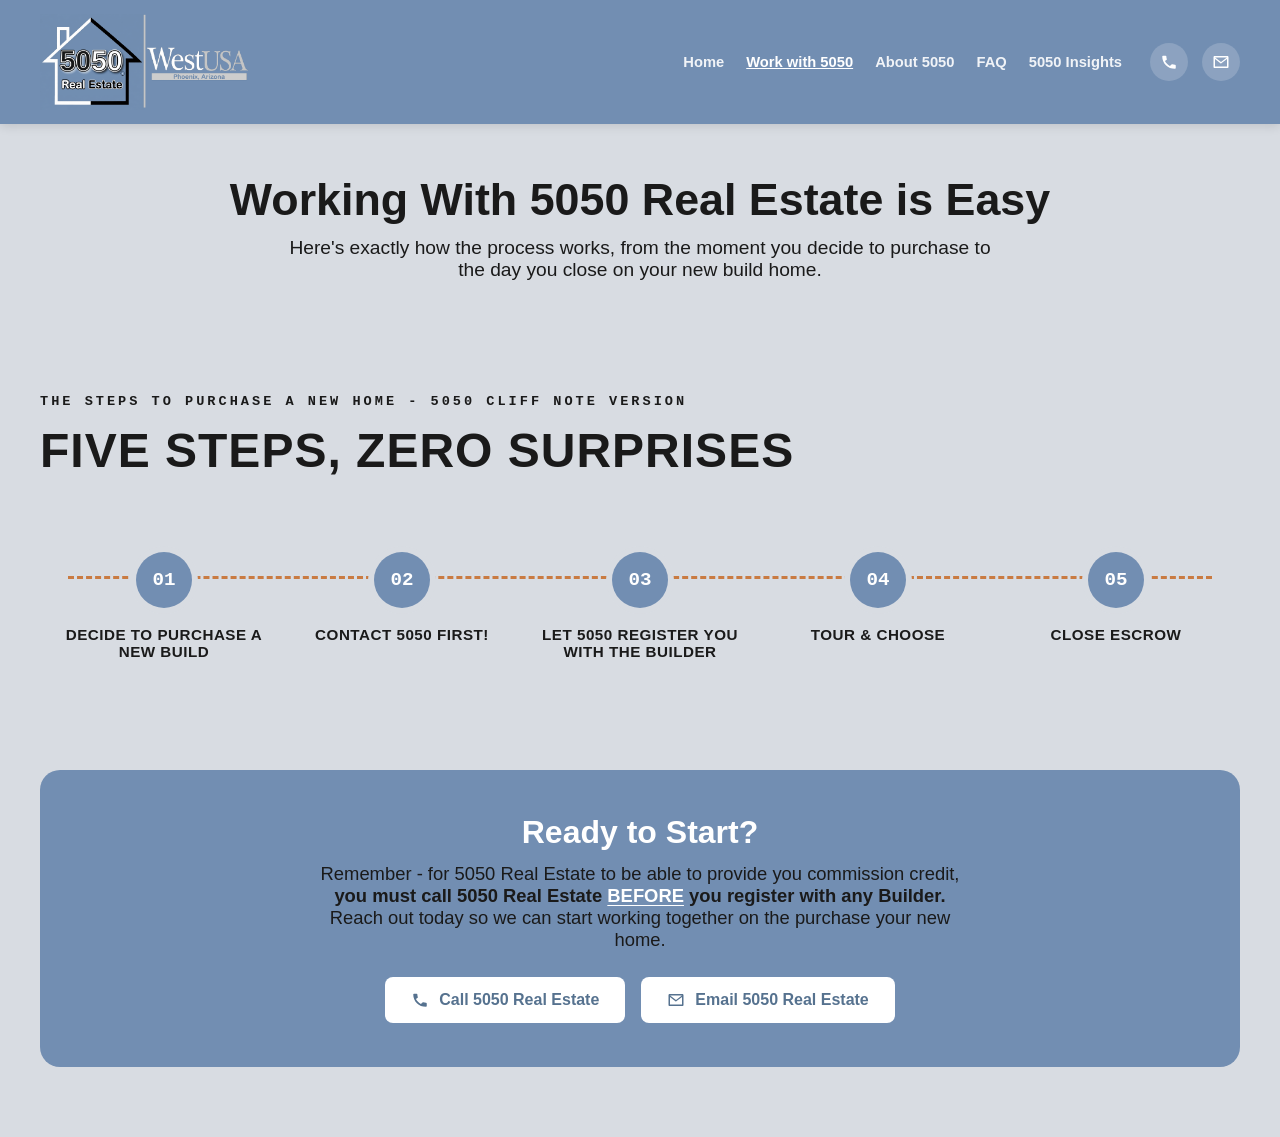
==== work-with-5050.html @ 25128cd5 "Add files via upload" ====
<!DOCTYPE html>
<html lang="en">
<head>
<meta charset="UTF-8">
<meta name="viewport" content="width=device-width, initial-scale=1.0">
<title>Working With 5050 Real Estate | Your New Home Buying Process | Phoenix, AZ</title>
<meta name="description" content="See exactly how the 5050 Real Estate process works, from deciding to buy to closing escrow with a commission credit back to you.">
<style>
  :root {
    --brand-blue: #728EB2;
    --brand-blue-dark: #56728F;
    --headline-blue: #718EB0;
    --subtext-blue: #7A93B5;
    --cta-red: #C42A22;
    --cta-red-dark: #A32219;
    --ink: #1A1A1A;
    --white: #FFFFFF;
    --page-bg: #D8DCE2;
    --max-width: 1240px;

    --timeline-bg: #161D27;
    --timeline-accent: #E3985F;
    --timeline-accent-dark: #C97B42;
  }

  * { box-sizing: border-box; margin: 0; padding: 0; }

  body {
    font-family: 'Segoe UI', Arial, Helvetica, sans-serif;
    color: var(--ink);
    background: var(--page-bg);
  }

  a { text-decoration: none; color: inherit; }

  /* ---------- HEADER ---------- */
  .header-wrap {
    padding: 0;
  }

  header {
    max-width: none;
    margin: 0;
    background: var(--brand-blue);
    border-radius: 0;
    display: flex;
    align-items: center;
    justify-content: space-between;
    padding: 14px 40px;
    box-shadow: 0 2px 10px rgba(0,0,0,0.12);
  }

  .logo-block img.badge {
    height: 96px;
    display: block;
  }

  .header-right {
    display: flex;
    align-items: center;
    gap: 28px;
  }

  nav {
    display: flex;
    gap: 22px;
    font-size: 0.92rem;
    font-weight: 700;
    color: var(--white);
    flex-wrap: wrap;
  }

  nav a { white-space: nowrap; opacity: 0.9; transition: opacity 0.2s; }
  nav a:hover, nav a:focus-visible { opacity: 1; text-decoration: underline; }
  nav a.current { text-decoration: underline; opacity: 1; }

  .contact-icons {
    display: flex;
    gap: 14px;
  }

  .contact-icons a {
    width: 38px;
    height: 38px;
    border-radius: 50%;
    background: rgba(255,255,255,0.18);
    display: flex;
    align-items: center;
    justify-content: center;
    transition: background 0.2s;
  }

  .contact-icons a:hover, .contact-icons a:focus-visible {
    background: rgba(255,255,255,0.32);
  }

  .contact-icons svg {
    width: 18px;
    height: 18px;
    fill: var(--white);
  }

  .menu-toggle {
    display: none;
    width: 38px;
    height: 38px;
    border-radius: 50%;
    background: rgba(255,255,255,0.18);
    border: none;
    cursor: pointer;
    align-items: center;
    justify-content: center;
    transition: background 0.2s;
  }

  .menu-toggle:hover, .menu-toggle:focus-visible {
    background: rgba(255,255,255,0.32);
  }

  .menu-toggle svg {
    width: 20px;
    height: 20px;
    fill: var(--white);
  }

  .mobile-nav {
    display: none;
    background: var(--brand-blue-dark);
    overflow: hidden;
    max-height: 0;
    transition: max-height 0.25s ease;
  }

  .mobile-nav.open {
    max-height: 400px;
  }

  .mobile-nav nav {
    display: flex;
    flex-direction: column;
    gap: 0;
    padding: 6px 20px 14px;
  }

  .mobile-nav nav a {
    color: var(--white);
    font-weight: 700;
    font-size: 1rem;
    padding: 12px 4px;
    border-bottom: 1px solid rgba(255,255,255,0.15);
  }

  .mobile-nav nav a:last-child { border-bottom: none; }

  /* ---------- PAGE INTRO ---------- */
  .page-intro {
    max-width: var(--max-width);
    margin: 0 auto;
    text-align: center;
    padding: 50px 20px 10px;
  }

  .page-intro h1 {
    font-size: clamp(2rem, 4.5vw, 2.8rem);
    color: var(--ink);
    font-weight: 800;
  }

  .page-intro p {
    margin-top: 12px;
    font-size: clamp(1rem, 2vw, 1.2rem);
    color: var(--ink);
    font-weight: 500;
    max-width: 720px;
    margin-left: auto;
    margin-right: auto;
  }

  /* ---------- TIMELINE (light) ---------- */
  .timeline-section {
    background: var(--page-bg);
    color: var(--ink);
    margin: 40px 0 0;
    padding: 60px 40px 90px;
  }

  .timeline-inner {
    max-width: var(--max-width);
    margin: 0 auto;
  }

  .timeline-eyebrow {
    text-transform: uppercase;
    letter-spacing: 3px;
    font-size: 0.85rem;
    font-weight: 800;
    color: var(--ink);
    font-family: 'Courier New', monospace;
  }

  .timeline-title {
    margin-top: 14px;
    font-size: clamp(1.8rem, 4.5vw, 3rem);
    font-weight: 900;
    letter-spacing: 1px;
    text-transform: uppercase;
    color: var(--ink);
  }

  .timeline-grid {
    position: relative;
    display: grid;
    grid-template-columns: repeat(5, 1fr);
    column-gap: 10px;
    margin-top: 70px;
    padding: 0 10px;
  }

  .timeline-grid::before {
    content: "";
    position: absolute;
    top: 28px;
    left: 28px;
    right: 28px;
    height: 0;
    border-top: 3px dashed var(--timeline-accent-dark);
    z-index: 0;
  }

  .timeline-step {
    position: relative;
    z-index: 1;
    display: flex;
    flex-direction: column;
    align-items: center;
    grid-row: 1;
    cursor: pointer;
    padding-top: 4px;
  }

  .timeline-num {
    width: 56px;
    height: 56px;
    border-radius: 50%;
    background: var(--brand-blue);
    color: var(--white);
    font-weight: 800;
    font-size: 1.2rem;
    display: flex;
    align-items: center;
    justify-content: center;
    font-family: 'Courier New', monospace;
    box-shadow: 0 0 0 6px var(--page-bg);
    transition: background 0.2s, color 0.2s, transform 0.2s;
  }

  .timeline-step.active-step .timeline-num {
    background: var(--white);
    color: var(--brand-blue-dark);
    transform: scale(1.08);
    box-shadow: 0 0 0 6px var(--page-bg), 0 6px 16px rgba(0,0,0,0.18);
  }

  .timeline-label {
    margin-top: 18px;
    font-weight: 800;
    font-size: clamp(0.72rem, 1.5vw, 0.95rem);
    text-transform: uppercase;
    letter-spacing: 0.5px;
    text-align: center;
    padding: 0 4px;
    color: var(--ink);
  }

  /* ---------- STEP DETAIL CARDS (hover reveal) ---------- */
  .step-card {
    grid-column: 1 / -1;
    grid-row: 2;
    background: #000000;
    border-radius: 18px;
    box-shadow: 0 10px 26px rgba(0,0,0,0.35);
    padding: 36px 40px;
    margin-top: 34px;
    display: none;
    gap: 26px;
  }

  .timeline-step.active-step + .step-card {
    display: flex;
  }

  .step-card-num {
    flex: 0 0 auto;
    width: 56px;
    height: 56px;
    border-radius: 50%;
    background: var(--white);
    color: var(--brand-blue-dark);
    font-weight: 800;
    font-size: 1.2rem;
    display: flex;
    align-items: center;
    justify-content: center;
    font-family: 'Courier New', monospace;
  }

  .step-card h2 {
    font-size: clamp(1.15rem, 2.4vw, 1.5rem);
    color: #9FBBDD;
    margin-bottom: 12px;
    font-weight: 800;
    line-height: 1.3;
  }

  .step-card p {
    font-size: 1rem;
    line-height: 1.7;
    color: #F0F0F0;
    margin-bottom: 12px;
  }

  .step-card p:last-child { margin-bottom: 0; }

  /* ---------- CTA ---------- */
  .cta-section {
    max-width: var(--max-width);
    margin: 20px auto 70px;
    padding: 0 20px;
  }

  .cta-box {
    background: var(--brand-blue);
    color: var(--white);
    border-radius: 20px;
    padding: 44px 36px;
    text-align: center;
  }

  .cta-box h2 {
    font-size: clamp(1.4rem, 3vw, 2rem);
    font-weight: 800;
    margin-bottom: 12px;
  }

  .cta-box p {
    font-size: clamp(1rem, 1.8vw, 1.15rem);
    color: var(--ink);
    max-width: 640px;
    margin: 0 auto 26px;
  }

  .cta-buttons {
    display: flex;
    justify-content: center;
    gap: 16px;
    flex-wrap: wrap;
  }

  .cta-buttons a {
    display: inline-flex;
    align-items: center;
    gap: 10px;
    background: var(--white);
    color: var(--brand-blue-dark);
    font-weight: 800;
    padding: 14px 26px;
    border-radius: 8px;
    transition: transform 0.15s, box-shadow 0.15s;
  }

  .cta-buttons a:hover, .cta-buttons a:focus-visible {
    transform: translateY(-2px);
    box-shadow: 0 8px 18px rgba(0,0,0,0.18);
  }

  .cta-before {
    color: var(--white);
    text-decoration: underline;
    text-underline-offset: 3px;
  }

  .cta-buttons svg {
    width: 18px;
    height: 18px;
    fill: var(--brand-blue-dark);
  }

  @media (max-width: 900px) {
    header {
      padding: 10px 16px;
    }
    .logo-block img.badge {
      height: 52px;
    }
    .header-right {
      gap: 10px;
    }
    nav { display: none; }
    .menu-toggle { display: flex; }
    .mobile-nav { display: block; }

    .timeline-section {
      padding: 44px 20px 56px;
    }

    .timeline-grid {
      grid-template-columns: repeat(3, 1fr);
      row-gap: 34px;
      column-gap: 14px;
    }

    .timeline-grid::before {
      display: none;
    }

    .timeline-step {
      grid-row: auto !important;
    }

    .step-card {
      grid-column: 1 / -1 !important;
      grid-row: auto !important;
      flex-direction: column;
      padding: 28px 24px;
    }
  }

  @media (max-width: 520px) {
    .timeline-grid {
      grid-template-columns: repeat(2, 1fr);
    }
  }
</style>
</head>
<body>

<div class="header-wrap">
  <header>
    <div class="logo-block">
      <img class="badge" src="assets/header-badge.png" alt="5050 Real Estate, in partnership with WestUSA, Phoenix, Arizona">
    </div>

    <div class="header-right">
      <nav aria-label="Primary">
        <a href="index.html">Home</a>
        <a href="work-with-5050.html" class="current">Work with 5050</a>
        <a href="about.html">About 5050</a>
        <a href="faq.html">FAQ</a>
        <a href="insights.html">5050 Insights</a>
      </nav>

      <div class="contact-icons">
        <a href="tel:+16235550150" aria-label="Call 5050 Real Estate">
          <svg viewBox="0 0 24 24"><path d="M6.6 10.8c1.4 2.8 3.8 5.1 6.6 6.6l2.2-2.2c.3-.3.7-.4 1-.2 1.1.4 2.3.6 3.6.6.6 0 1 .4 1 1V20c0 .6-.4 1-1 1C10.4 21 3 13.6 3 4.5c0-.6.4-1 1-1h3.5c.6 0 1 .4 1 1 0 1.3.2 2.5.6 3.6.1.4 0 .8-.2 1L6.6 10.8z"/></svg>
        </a>
        <a href="mailto:info@5050realestate.com" aria-label="Email 5050 Real Estate">
          <svg viewBox="0 0 24 24"><path d="M2 5.5C2 4.7 2.7 4 3.5 4h17c.8 0 1.5.7 1.5 1.5v13c0 .8-.7 1.5-1.5 1.5h-17c-.8 0-1.5-.7-1.5-1.5v-13zm2.1.5 7.9 6 7.9-6H4.1zM20 7.9l-7.6 5.8a1 1 0 0 1-1.2 0L4 7.9V18h16V7.9z"/></svg>
        </a>
      </div>

      <button class="menu-toggle" id="menu-toggle" aria-label="Open menu" aria-expanded="false" aria-controls="mobile-nav">
        <svg viewBox="0 0 24 24" id="menu-icon"><path d="M3 6h18v2H3V6zm0 5h18v2H3v-2zm0 5h18v2H3v-2z"/></svg>
      </button>
    </div>
  </header>

  <div class="mobile-nav" id="mobile-nav">
    <nav aria-label="Mobile Primary">
      <a href="index.html">Home</a>
      <a href="work-with-5050.html" class="current">Work with 5050</a>
      <a href="about.html">About 5050</a>
      <a href="faq.html">FAQ</a>
      <a href="insights.html">5050 Insights</a>
    </nav>
  </div>
</div>

<section class="page-intro">
  <h1>Working With 5050 Real Estate is Easy</h1>
  <p>Here's exactly how the process works, from the moment you decide to purchase to the day you close on your new build home.</p>
</section>

<section class="timeline-section">
  <div class="timeline-inner">
    <span class="timeline-eyebrow">The Steps to Purchase a New Home - 5050 Cliff Note Version</span>
    <h2 class="timeline-title">Five Steps, Zero Surprises</h2>

    <div class="timeline-grid">
      <div class="timeline-step" tabindex="0">
        <div class="timeline-num">01</div>
        <div class="timeline-label">Decide to Purchase a New Build</div>
      </div>
      <div class="step-card">
        <div class="step-card-num">01</div>
        <div>
          <h2>You Decide to Purchase a New Build Home!</h2>
          <p>You've searched homes online. You've crunched the numbers. You have made the decision to purchase a new home! Purchasing a new home is truly exciting. New construction homes are energy efficient and are pre-wired for all of today's smart technology. Everything in the home is shiny and brand new &mdash; purchasing a brand new home is an exciting new chapter.</p>
        </div>
      </div>

      <div class="timeline-step" tabindex="0">
        <div class="timeline-num">02</div>
        <div class="timeline-label">Contact 5050 First!</div>
      </div>
      <div class="step-card">
        <div class="step-card-num">02</div>
        <div>
          <h2>Make Contact With 5050 Real Estate Before You Register With the New Home Builder</h2>
          <p>New builders offer commission to a real estate agent who brings a buyer to one of their communities for a home purchase. The most important part of the process is that the real estate agent must register the buyer before the buyer tours a model home on their own and registers themselves with the home builder.</p>
          <p>If you, the buyer, were to register yourself first without the representation of a real estate agent, the builder will offer no commission on the home sale. Even if a real estate agent were to attempt to get involved in the transaction after the fact, the builder will still deny commission on the sale.</p>
          <p>Therefore it is critical, important, and essential to connect with 5050 Real Estate first!</p>
        </div>
      </div>

      <div class="timeline-step" tabindex="0">
        <div class="timeline-num">03</div>
        <div class="timeline-label">Let 5050 Register You With the Builder</div>
      </div>
      <div class="step-card">
        <div class="step-card-num">03</div>
        <div>
          <h2>5050 Real Estate Will Register You With the New Home Builder</h2>
          <p>Timing of registration is extremely important. A real estate agent must register you first with the home builder. If you, the buyer, register yourself online at a builder's website or in-person at a model home without the representation of a real estate agent, the new home builder will not offer a commission on the sale.</p>
          <p>If you call 5050 Real Estate first, we will register you with the builder, either in-person at the model home or online (every builder has their own rules for registration). With a successful close of escrow, 5050 Real Estate will credit you, the buyer, 50% of the net commission at close of escrow &mdash; potentially lowering the overall cost of your new home by thousands of dollars.</p>
        </div>
      </div>

      <div class="timeline-step" tabindex="0">
        <div class="timeline-num">04</div>
        <div class="timeline-label">Tour &amp; Choose</div>
      </div>
      <div class="step-card">
        <div class="step-card-num">04</div>
        <div>
          <h2>Tour Model Homes and Decide on Your New Home and Lot</h2>
          <p>This honestly is the best part of the process. Model homes are absolutely beautiful! You get to see all the wonderful homes with all the amazing amenities. When walking and touring a model home, you can actually picture yourself and/or your family living in the home. 5050 Real Estate can help you decide the best neighborhood for purchase and the best lot to select for your new home build.</p>
        </div>
      </div>

      <div class="timeline-step" tabindex="0">
        <div class="timeline-num">05</div>
        <div class="timeline-label">Close Escrow</div>
      </div>
      <div class="step-card">
        <div class="step-card-num">05</div>
        <div>
          <h2>Close Escrow on Your Beautiful New Home</h2>
          <p>The date has finally arrived! Your new home is fully constructed and ready for move-in. It's time to sign all documents from the title company to officially make the new home yours. When you are reviewing your closing documentation, you'll happily see the commission credit from 5050 Real Estate which lowered the overall cost of your home.</p>
        </div>
      </div>
    </div>
  </div>
</section>

<section class="cta-section">
  <div class="cta-box">
    <h2>Ready to Start?</h2>
    <p>Remember - for 5050 Real Estate to be able to provide you commission credit, <strong>you must call 5050 Real Estate <span class="cta-before">BEFORE</span> you register with any Builder.</strong> Reach out today so we can start working together on the purchase your new home.</p>
    <div class="cta-buttons">
      <a href="tel:+16235550150">
        <svg viewBox="0 0 24 24"><path d="M6.6 10.8c1.4 2.8 3.8 5.1 6.6 6.6l2.2-2.2c.3-.3.7-.4 1-.2 1.1.4 2.3.6 3.6.6.6 0 1 .4 1 1V20c0 .6-.4 1-1 1C10.4 21 3 13.6 3 4.5c0-.6.4-1 1-1h3.5c.6 0 1 .4 1 1 0 1.3.2 2.5.6 3.6.1.4 0 .8-.2 1L6.6 10.8z"/></svg>
        Call 5050 Real Estate
      </a>
      <a href="mailto:info@5050realestate.com">
        <svg viewBox="0 0 24 24"><path d="M2 5.5C2 4.7 2.7 4 3.5 4h17c.8 0 1.5.7 1.5 1.5v13c0 .8-.7 1.5-1.5 1.5h-17c-.8 0-1.5-.7-1.5-1.5v-13zm2.1.5 7.9 6 7.9-6H4.1zM20 7.9l-7.6 5.8a1 1 0 0 1-1.2 0L4 7.9V18h16V7.9z"/></svg>
        Email 5050 Real Estate
      </a>
    </div>
  </div>
</section>

<script>
  (function () {
    const toggle = document.getElementById('menu-toggle');
    const mobileNav = document.getElementById('mobile-nav');
    const menuIcon = document.getElementById('menu-icon');
    const hamburgerPath = "M3 6h18v2H3V6zm0 5h18v2H3v-2zm0 5h18v2H3v-2z";
    const closePath = "M6.4 4.9 4.9 6.4 10.6 12l-5.7 5.6 1.5 1.5L12 13.4l5.6 5.7 1.5-1.5L13.4 12l5.7-5.6-1.5-1.5L12 10.6z";

    toggle.addEventListener('click', () => {
      const isOpen = mobileNav.classList.toggle('open');
      toggle.setAttribute('aria-expanded', isOpen ? 'true' : 'false');
      menuIcon.querySelector('path').setAttribute('d', isOpen ? closePath : hamburgerPath);
    });

    mobileNav.querySelectorAll('a').forEach(link => {
      link.addEventListener('click', () => {
        mobileNav.classList.remove('open');
        toggle.setAttribute('aria-expanded', 'false');
        menuIcon.querySelector('path').setAttribute('d', hamburgerPath);
      });
    });
  })();
</script>

<script>
  (function () {
    const steps = document.querySelectorAll('.timeline-step');

    function activate(step) {
      steps.forEach(s => s.classList.remove('active-step'));
      step.classList.add('active-step');
    }

    steps.forEach(step => {
      step.addEventListener('mouseenter', () => activate(step));
      step.addEventListener('focus', () => activate(step));
      step.addEventListener('click', () => activate(step));
    });
  })();
</script>

</body>
</html>
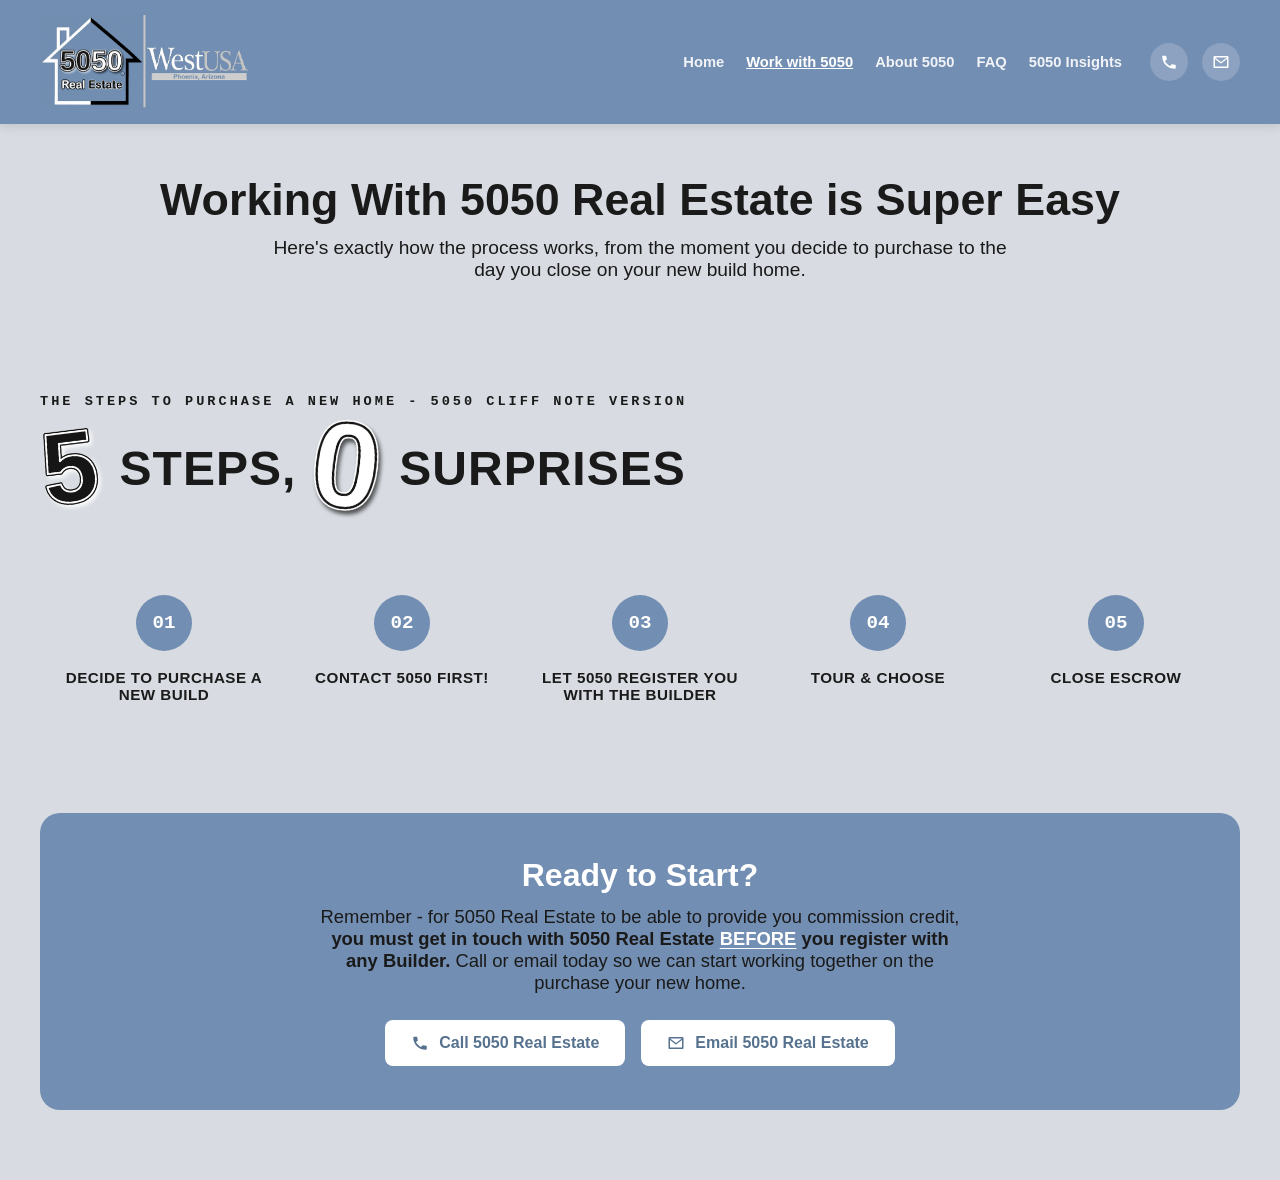
==== commit 1beece05: "Add files via upload" ====
--- a/work-with-5050.html
+++ b/work-with-5050.html
@@ -3,179 +3,21 @@
 <head>
 <meta charset="UTF-8">
 <meta name="viewport" content="width=device-width, initial-scale=1.0">
+<link rel="stylesheet" href="style.css">
 <title>Working With 5050 Real Estate | Your New Home Buying Process | Phoenix, AZ</title>
 <meta name="description" content="See exactly how the 5050 Real Estate process works, from deciding to buy to closing escrow with a commission credit back to you.">
+<link rel="canonical" href="https://www.5050realestate.com/work-with-5050.html">
+<meta property="og:type" content="website">
+<meta property="og:site_name" content="5050 Real Estate">
+<meta property="og:title" content="Working With 5050 Real Estate | Your New Home Buying Process | Phoenix, AZ">
+<meta property="og:description" content="See exactly how the 5050 Real Estate process works, from deciding to buy to closing escrow with a commission credit back to you.">
+<meta property="og:url" content="https://www.5050realestate.com/work-with-5050.html">
+<meta property="og:image" content="https://www.5050realestate.com/assets/og-image.jpg">
+<meta name="twitter:card" content="summary_large_image">
+<meta name="twitter:title" content="Working With 5050 Real Estate | Your New Home Buying Process | Phoenix, AZ">
+<meta name="twitter:description" content="See exactly how the 5050 Real Estate process works, from deciding to buy to closing escrow with a commission credit back to you.">
+<meta name="twitter:image" content="https://www.5050realestate.com/assets/og-image.jpg">
 <style>
-  :root {
-    --brand-blue: #728EB2;
-    --brand-blue-dark: #56728F;
-    --headline-blue: #718EB0;
-    --subtext-blue: #7A93B5;
-    --cta-red: #C42A22;
-    --cta-red-dark: #A32219;
-    --ink: #1A1A1A;
-    --white: #FFFFFF;
-    --page-bg: #D8DCE2;
-    --max-width: 1240px;
-
-    --timeline-bg: #161D27;
-    --timeline-accent: #E3985F;
-    --timeline-accent-dark: #C97B42;
-  }
-
-  * { box-sizing: border-box; margin: 0; padding: 0; }
-
-  body {
-    font-family: 'Segoe UI', Arial, Helvetica, sans-serif;
-    color: var(--ink);
-    background: var(--page-bg);
-  }
-
-  a { text-decoration: none; color: inherit; }
-
-  /* ---------- HEADER ---------- */
-  .header-wrap {
-    padding: 0;
-  }
-
-  header {
-    max-width: none;
-    margin: 0;
-    background: var(--brand-blue);
-    border-radius: 0;
-    display: flex;
-    align-items: center;
-    justify-content: space-between;
-    padding: 14px 40px;
-    box-shadow: 0 2px 10px rgba(0,0,0,0.12);
-  }
-
-  .logo-block img.badge {
-    height: 96px;
-    display: block;
-  }
-
-  .header-right {
-    display: flex;
-    align-items: center;
-    gap: 28px;
-  }
-
-  nav {
-    display: flex;
-    gap: 22px;
-    font-size: 0.92rem;
-    font-weight: 700;
-    color: var(--white);
-    flex-wrap: wrap;
-  }
-
-  nav a { white-space: nowrap; opacity: 0.9; transition: opacity 0.2s; }
-  nav a:hover, nav a:focus-visible { opacity: 1; text-decoration: underline; }
-  nav a.current { text-decoration: underline; opacity: 1; }
-
-  .contact-icons {
-    display: flex;
-    gap: 14px;
-  }
-
-  .contact-icons a {
-    width: 38px;
-    height: 38px;
-    border-radius: 50%;
-    background: rgba(255,255,255,0.18);
-    display: flex;
-    align-items: center;
-    justify-content: center;
-    transition: background 0.2s;
-  }
-
-  .contact-icons a:hover, .contact-icons a:focus-visible {
-    background: rgba(255,255,255,0.32);
-  }
-
-  .contact-icons svg {
-    width: 18px;
-    height: 18px;
-    fill: var(--white);
-  }
-
-  .menu-toggle {
-    display: none;
-    width: 38px;
-    height: 38px;
-    border-radius: 50%;
-    background: rgba(255,255,255,0.18);
-    border: none;
-    cursor: pointer;
-    align-items: center;
-    justify-content: center;
-    transition: background 0.2s;
-  }
-
-  .menu-toggle:hover, .menu-toggle:focus-visible {
-    background: rgba(255,255,255,0.32);
-  }
-
-  .menu-toggle svg {
-    width: 20px;
-    height: 20px;
-    fill: var(--white);
-  }
-
-  .mobile-nav {
-    display: none;
-    background: var(--brand-blue-dark);
-    overflow: hidden;
-    max-height: 0;
-    transition: max-height 0.25s ease;
-  }
-
-  .mobile-nav.open {
-    max-height: 400px;
-  }
-
-  .mobile-nav nav {
-    display: flex;
-    flex-direction: column;
-    gap: 0;
-    padding: 6px 20px 14px;
-  }
-
-  .mobile-nav nav a {
-    color: var(--white);
-    font-weight: 700;
-    font-size: 1rem;
-    padding: 12px 4px;
-    border-bottom: 1px solid rgba(255,255,255,0.15);
-  }
-
-  .mobile-nav nav a:last-child { border-bottom: none; }
-
-  /* ---------- PAGE INTRO ---------- */
-  .page-intro {
-    max-width: var(--max-width);
-    margin: 0 auto;
-    text-align: center;
-    padding: 50px 20px 10px;
-  }
-
-  .page-intro h1 {
-    font-size: clamp(2rem, 4.5vw, 2.8rem);
-    color: var(--ink);
-    font-weight: 800;
-  }
-
-  .page-intro p {
-    margin-top: 12px;
-    font-size: clamp(1rem, 2vw, 1.2rem);
-    color: var(--ink);
-    font-weight: 500;
-    max-width: 720px;
-    margin-left: auto;
-    margin-right: auto;
-  }
-
   /* ---------- TIMELINE (light) ---------- */
   .timeline-section {
     background: var(--page-bg);
@@ -205,6 +47,28 @@
     letter-spacing: 1px;
     text-transform: uppercase;
     color: var(--ink);
+  }
+
+  .title-digit {
+    height: 1.7em;
+    width: auto;
+    vertical-align: middle;
+    position: relative;
+    top: -0.06em;
+    margin: 0 0.04em;
+  }
+
+  .title-digit.digit-five {
+    transform: rotate(-7deg);
+  }
+
+  .title-digit.digit-zero {
+    height: 2.05em;
+    transform: rotate(7deg);
+  }
+
+  .mobile-break {
+    display: none;
   }
 
   .timeline-grid {
@@ -321,56 +185,9 @@
 
   .step-card p:last-child { margin-bottom: 0; }
 
-  /* ---------- CTA ---------- */
-  .cta-section {
-    max-width: var(--max-width);
-    margin: 20px auto 70px;
-    padding: 0 20px;
-  }
-
-  .cta-box {
-    background: var(--brand-blue);
-    color: var(--white);
-    border-radius: 20px;
-    padding: 44px 36px;
-    text-align: center;
-  }
-
-  .cta-box h2 {
-    font-size: clamp(1.4rem, 3vw, 2rem);
-    font-weight: 800;
-    margin-bottom: 12px;
-  }
-
+  /* ---------- CTA page-specific overrides ---------- */
   .cta-box p {
-    font-size: clamp(1rem, 1.8vw, 1.15rem);
     color: var(--ink);
-    max-width: 640px;
-    margin: 0 auto 26px;
-  }
-
-  .cta-buttons {
-    display: flex;
-    justify-content: center;
-    gap: 16px;
-    flex-wrap: wrap;
-  }
-
-  .cta-buttons a {
-    display: inline-flex;
-    align-items: center;
-    gap: 10px;
-    background: var(--white);
-    color: var(--brand-blue-dark);
-    font-weight: 800;
-    padding: 14px 26px;
-    border-radius: 8px;
-    transition: transform 0.15s, box-shadow 0.15s;
-  }
-
-  .cta-buttons a:hover, .cta-buttons a:focus-visible {
-    transform: translateY(-2px);
-    box-shadow: 0 8px 18px rgba(0,0,0,0.18);
   }
 
   .cta-before {
@@ -379,25 +196,10 @@
     text-underline-offset: 3px;
   }
 
-  .cta-buttons svg {
-    width: 18px;
-    height: 18px;
-    fill: var(--brand-blue-dark);
-  }
-
   @media (max-width: 900px) {
-    header {
-      padding: 10px 16px;
-    }
-    .logo-block img.badge {
-      height: 52px;
-    }
-    .header-right {
-      gap: 10px;
-    }
-    nav { display: none; }
-    .menu-toggle { display: flex; }
-    .mobile-nav { display: block; }
+    .mobile-break {
+      display: block;
+    }
 
     .timeline-section {
       padding: 44px 20px 56px;
@@ -407,6 +209,7 @@
       grid-template-columns: repeat(3, 1fr);
       row-gap: 34px;
       column-gap: 14px;
+      margin-top: 30px;
     }
 
     .timeline-grid::before {
@@ -414,7 +217,7 @@
     }
 
     .timeline-step {
-      grid-row: auto !important;
+      display: none; /* hide the circle+label timeline on mobile; cards are shown open instead */
     }
 
     .step-card {
@@ -422,6 +225,8 @@
       grid-row: auto !important;
       flex-direction: column;
       padding: 28px 24px;
+      order: 2;
+      display: flex !important; /* always open on mobile so users can just scroll through all 5 steps */
     }
   }
 
@@ -476,14 +281,14 @@
 </div>
 
 <section class="page-intro">
-  <h1>Working With 5050 Real Estate is Easy</h1>
+  <h1>Working With 5050 Real Estate is Super Easy</h1>
   <p>Here's exactly how the process works, from the moment you decide to purchase to the day you close on your new build home.</p>
 </section>
 
 <section class="timeline-section">
   <div class="timeline-inner">
     <span class="timeline-eyebrow">The Steps to Purchase a New Home - 5050 Cliff Note Version</span>
-    <h2 class="timeline-title">Five Steps, Zero Surprises</h2>
+    <h2 class="timeline-title"><img class="title-digit digit-five" src="assets/digit-5-black.png" alt="Five">&nbsp;STEPS,<br class="mobile-break">&nbsp;<img class="title-digit digit-zero" src="assets/digit-0-white.png" alt="Zero">&nbsp;SURPRISES</h2>
 
     <div class="timeline-grid">
       <div class="timeline-step" tabindex="0">
@@ -506,7 +311,7 @@
         <div class="step-card-num">02</div>
         <div>
           <h2>Make Contact With 5050 Real Estate Before You Register With the New Home Builder</h2>
-          <p>New builders offer commission to a real estate agent who brings a buyer to one of their communities for a home purchase. The most important part of the process is that the real estate agent must register the buyer before the buyer tours a model home on their own and registers themselves with the home builder.</p>
+          <p>New builders offer commission to a real estate agent who brings a buyer to one of their communities for a home purchase. The most important part of the process is that the real estate agent must register the buyer <u>before</u> the buyer tours a model home on their own and registers themselves with the home builder.</p>
           <p>If you, the buyer, were to register yourself first without the representation of a real estate agent, the builder will offer no commission on the home sale. Even if a real estate agent were to attempt to get involved in the transaction after the fact, the builder will still deny commission on the sale.</p>
           <p>Therefore it is critical, important, and essential to connect with 5050 Real Estate first!</p>
         </div>
@@ -555,7 +360,7 @@
 <section class="cta-section">
   <div class="cta-box">
     <h2>Ready to Start?</h2>
-    <p>Remember - for 5050 Real Estate to be able to provide you commission credit, <strong>you must call 5050 Real Estate <span class="cta-before">BEFORE</span> you register with any Builder.</strong> Reach out today so we can start working together on the purchase your new home.</p>
+    <p>Remember - for 5050 Real Estate to be able to provide you commission credit, <strong>you must get in touch with 5050 Real Estate <span class="cta-before">BEFORE</span> you register with any Builder.</strong> Call or email today so we can start working together on the purchase your new home.</p>
     <div class="cta-buttons">
       <a href="tel:+16235550150">
         <svg viewBox="0 0 24 24"><path d="M6.6 10.8c1.4 2.8 3.8 5.1 6.6 6.6l2.2-2.2c.3-.3.7-.4 1-.2 1.1.4 2.3.6 3.6.6.6 0 1 .4 1 1V20c0 .6-.4 1-1 1C10.4 21 3 13.6 3 4.5c0-.6.4-1 1-1h3.5c.6 0 1 .4 1 1 0 1.3.2 2.5.6 3.6.1.4 0 .8-.2 1L6.6 10.8z"/></svg>
--- a/style.css
+++ b/style.css
@@ -0,0 +1,246 @@
+/* ===========================================================
+   5050 Real Estate — Shared Site Styles
+   Used by: index.html, work-with-5050.html, about.html, faq.html
+   Page-specific styles (hero, timeline, stats, FAQ accordion, etc.)
+   remain in each page's own <style> block.
+   =========================================================== */
+
+:root {
+  --brand-blue: #728EB2;
+  --brand-blue-dark: #56728F;
+  --headline-blue: #718EB0;
+  --subtext-blue: #7A93B5;
+  --cta-red: #C42A22;
+  --cta-red-dark: #A32219;
+  --ink: #1A1A1A;
+  --white: #FFFFFF;
+  --page-bg: #D8DCE2;
+  --max-width: 1240px;
+}
+
+* { box-sizing: border-box; margin: 0; padding: 0; }
+
+body {
+  font-family: 'Segoe UI', Arial, Helvetica, sans-serif;
+  color: var(--ink);
+  background: var(--page-bg);
+}
+
+a { text-decoration: none; color: inherit; }
+
+/* ---------- HEADER ---------- */
+.header-wrap {
+  padding: 0;
+}
+
+header {
+  max-width: none;
+  margin: 0;
+  background: var(--brand-blue);
+  border-radius: 0;
+  display: flex;
+  align-items: center;
+  justify-content: space-between;
+  padding: 14px 40px;
+  box-shadow: 0 2px 10px rgba(0,0,0,0.12);
+}
+
+.logo-block img.badge {
+  height: 96px;
+  display: block;
+}
+
+.header-right {
+  display: flex;
+  align-items: center;
+  gap: 28px;
+}
+
+nav {
+  display: flex;
+  gap: 22px;
+  font-size: 0.92rem;
+  font-weight: 700;
+  color: var(--white);
+  flex-wrap: wrap;
+}
+
+nav a { white-space: nowrap; opacity: 0.9; transition: opacity 0.2s; }
+nav a:hover, nav a:focus-visible { opacity: 1; text-decoration: underline; }
+nav a.current { text-decoration: underline; opacity: 1; }
+
+.contact-icons {
+  display: flex;
+  gap: 14px;
+}
+
+.contact-icons a {
+  width: 38px;
+  height: 38px;
+  border-radius: 50%;
+  background: rgba(255,255,255,0.18);
+  display: flex;
+  align-items: center;
+  justify-content: center;
+  transition: background 0.2s;
+}
+
+.contact-icons a:hover, .contact-icons a:focus-visible {
+  background: rgba(255,255,255,0.32);
+}
+
+.contact-icons svg {
+  width: 18px;
+  height: 18px;
+  fill: var(--white);
+}
+
+.menu-toggle {
+  display: none;
+  width: 38px;
+  height: 38px;
+  border-radius: 50%;
+  background: rgba(255,255,255,0.18);
+  border: none;
+  cursor: pointer;
+  align-items: center;
+  justify-content: center;
+  transition: background 0.2s;
+}
+
+.menu-toggle:hover, .menu-toggle:focus-visible {
+  background: rgba(255,255,255,0.32);
+}
+
+.menu-toggle svg {
+  width: 20px;
+  height: 20px;
+  fill: var(--white);
+}
+
+.mobile-nav {
+  display: none;
+  background: var(--brand-blue-dark);
+  overflow: hidden;
+  max-height: 0;
+  transition: max-height 0.25s ease;
+}
+
+.mobile-nav.open {
+  max-height: 400px;
+}
+
+.mobile-nav nav {
+  display: flex;
+  flex-direction: column;
+  gap: 0;
+  padding: 6px 20px 14px;
+}
+
+.mobile-nav nav a {
+  color: var(--white);
+  font-weight: 700;
+  font-size: 1rem;
+  padding: 12px 4px;
+  border-bottom: 1px solid rgba(255,255,255,0.15);
+}
+
+.mobile-nav nav a:last-child { border-bottom: none; }
+
+/* ---------- PAGE INTRO (used by work-with-5050, about, faq) ---------- */
+.page-intro {
+  max-width: var(--max-width);
+  margin: 0 auto;
+  text-align: center;
+  padding: 50px 20px 10px;
+}
+
+.page-intro h1 {
+  font-size: clamp(2rem, 4.5vw, 2.8rem);
+  color: var(--ink);
+  font-weight: 800;
+}
+
+.page-intro p {
+  margin-top: 12px;
+  font-size: clamp(1rem, 2vw, 1.2rem);
+  color: var(--ink);
+  font-weight: 500;
+  max-width: 760px;
+  margin-left: auto;
+  margin-right: auto;
+}
+
+/* ---------- CTA (used by work-with-5050, about, faq) ---------- */
+.cta-section {
+  max-width: var(--max-width);
+  margin: 20px auto 70px;
+  padding: 0 20px;
+}
+
+.cta-box {
+  background: var(--brand-blue);
+  color: var(--white);
+  border-radius: 20px;
+  padding: 44px 36px;
+  text-align: center;
+}
+
+.cta-box h2 {
+  font-size: clamp(1.4rem, 3vw, 2rem);
+  font-weight: 800;
+  margin-bottom: 12px;
+}
+
+.cta-box p {
+  font-size: clamp(1rem, 1.8vw, 1.15rem);
+  color: #EAF0F7;
+  max-width: 640px;
+  margin: 0 auto 26px;
+}
+
+.cta-buttons {
+  display: flex;
+  justify-content: center;
+  gap: 16px;
+  flex-wrap: wrap;
+}
+
+.cta-buttons a {
+  display: inline-flex;
+  align-items: center;
+  gap: 10px;
+  background: var(--white);
+  color: var(--brand-blue-dark);
+  font-weight: 800;
+  padding: 14px 26px;
+  border-radius: 8px;
+  transition: transform 0.15s, box-shadow 0.15s;
+}
+
+.cta-buttons a:hover, .cta-buttons a:focus-visible {
+  transform: translateY(-2px);
+  box-shadow: 0 8px 18px rgba(0,0,0,0.18);
+}
+
+.cta-buttons svg {
+  width: 18px;
+  height: 18px;
+  fill: var(--brand-blue-dark);
+}
+
+/* ---------- SHARED MOBILE HEADER RULES ---------- */
+@media (max-width: 900px) {
+  header {
+    padding: 10px 16px;
+  }
+  .logo-block img.badge {
+    height: 52px;
+  }
+  .header-right {
+    gap: 10px;
+  }
+  nav { display: none; }
+  .menu-toggle { display: flex; }
+  .mobile-nav { display: block; }
+}
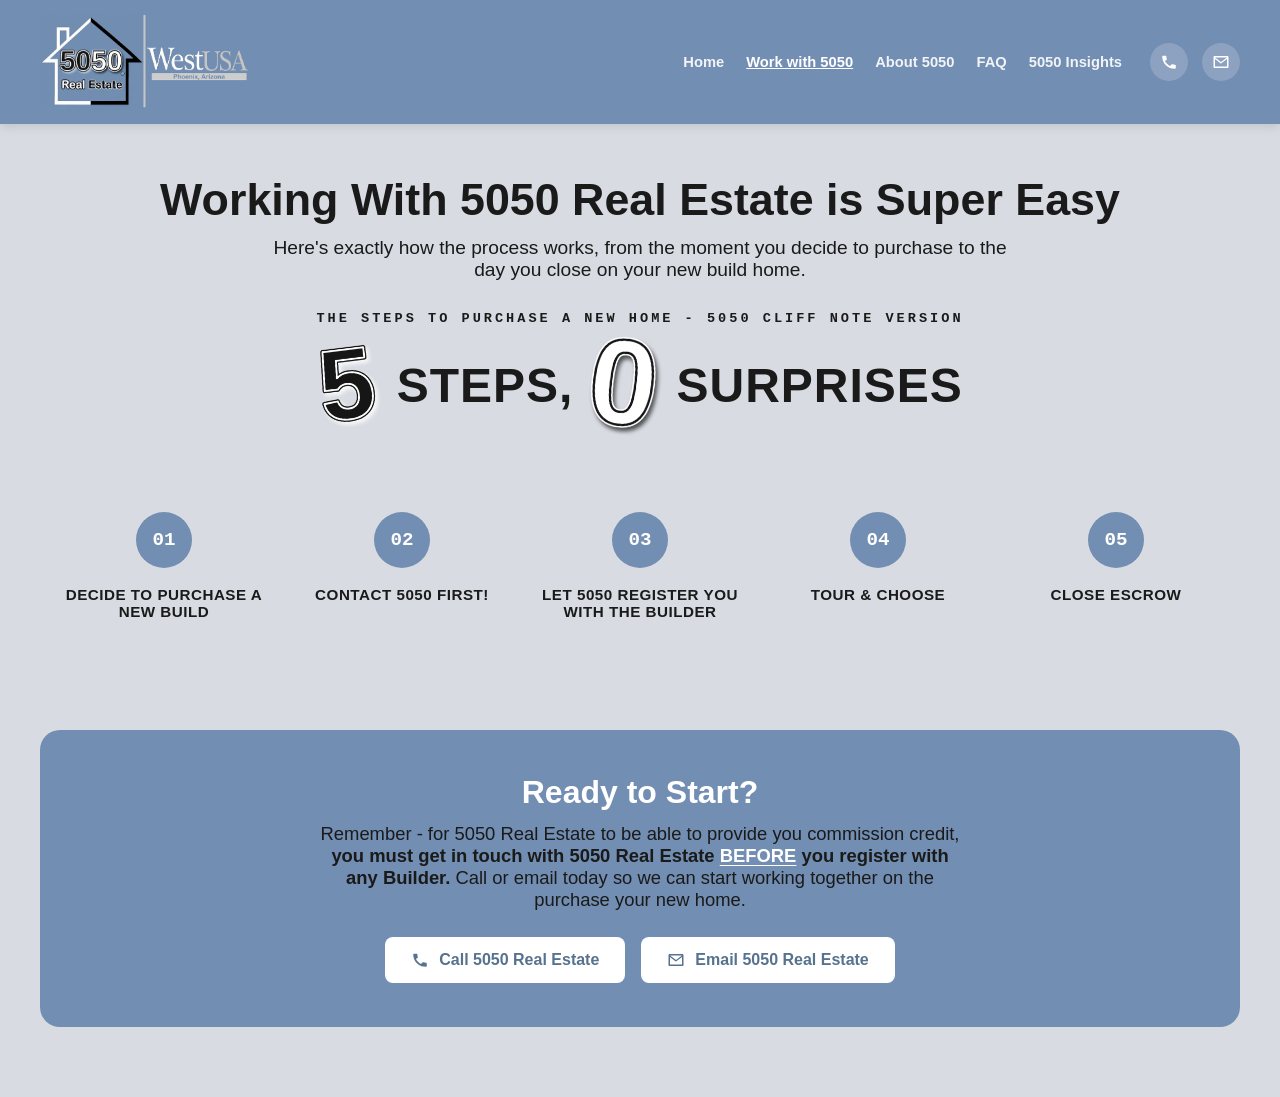
==== commit 3da96988: "Add files via upload" ====
--- a/work-with-5050.html
+++ b/work-with-5050.html
@@ -22,8 +22,8 @@
   .timeline-section {
     background: var(--page-bg);
     color: var(--ink);
-    margin: 40px 0 0;
-    padding: 60px 40px 90px;
+    margin: 0;
+    padding: 20px 40px 90px;
   }
 
   .timeline-inner {
@@ -38,6 +38,8 @@
     font-weight: 800;
     color: var(--ink);
     font-family: 'Courier New', monospace;
+    display: block;
+    text-align: center;
   }
 
   .timeline-title {
@@ -47,6 +49,7 @@
     letter-spacing: 1px;
     text-transform: uppercase;
     color: var(--ink);
+    text-align: center;
   }
 
   .title-digit {
@@ -202,7 +205,7 @@
     }
 
     .timeline-section {
-      padding: 44px 20px 56px;
+      padding: 16px 20px 56px;
     }
 
     .timeline-grid {
@@ -281,7 +284,7 @@
 </div>
 
 <section class="page-intro">
-  <h1>Working With 5050 Real Estate is Super Easy</h1>
+  <h1>Working With<br class="mobile-break"> 5050 Real Estate<br class="mobile-break"> is Super Easy</h1>
   <p>Here's exactly how the process works, from the moment you decide to purchase to the day you close on your new build home.</p>
 </section>
 
